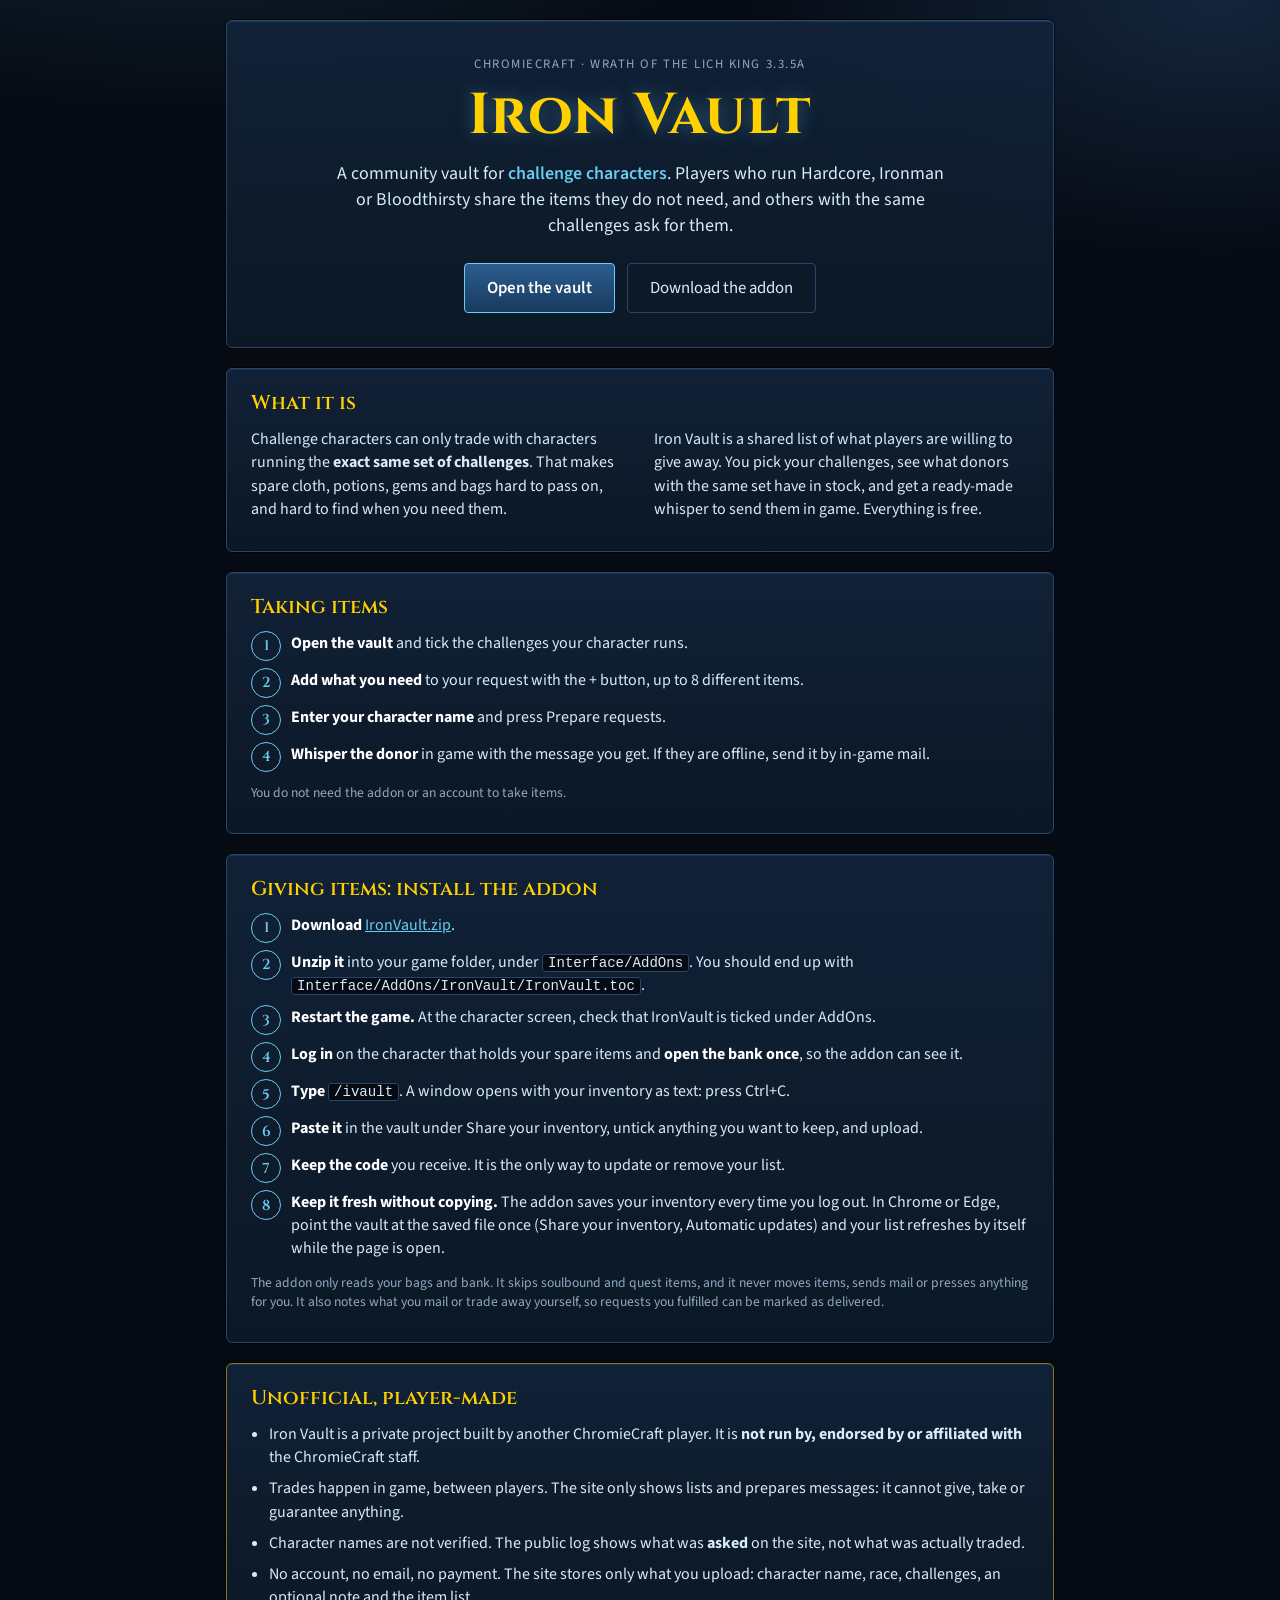
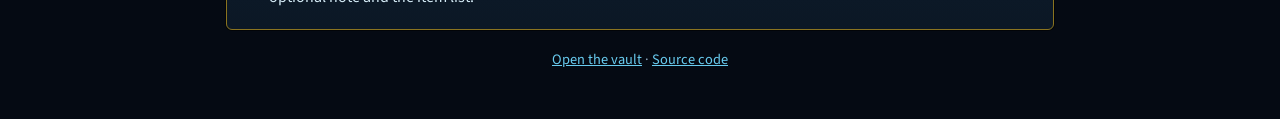
==== index.html @ be13fa8b "Back to addon 0.5: remove /ivault send and the copy button Reverts 6891761 until ChromieCraft staff " ====
<!DOCTYPE html>
<html lang="en">
<head>
<meta charset="utf-8">
<meta name="viewport" content="width=device-width, initial-scale=1">
<meta name="theme-color" content="#050a13">
<meta name="description" content="Community vault for ChromieCraft challenge characters: browse what other players offer, or share your own spare items.">
<title>Iron Vault: community vault for ChromieCraft challenges</title>
<link rel="preconnect" href="https://fonts.googleapis.com">
<link rel="preconnect" href="https://fonts.gstatic.com" crossorigin>
<link href="https://fonts.googleapis.com/css2?family=Cinzel:wght@600;700&family=Source+Sans+3:wght@400;600&display=swap" rel="stylesheet">
<style>
/* Layout idea: Northrend at night. Catalog column on the left, order panel pinned on the right,
   framed like a WotLK game tooltip. Single theme by choice. */
:root {
  color-scheme: dark;
  --abyss: #050a13;        /* page background, Icecrown night */
  --panel: #0c1826;        /* frames */
  --panel-2: #12233a;      /* raised rows */
  --steel: #27466b;        /* borders, saronite blue */
  --frost: #69ccf0;        /* accent, frost blue */
  --ice: #d6ecf7;          /* body text */
  --mist: #8fa9bf;         /* secondary text */
  --gold: #ffd100;         /* WoW heading yellow */
  --bad: #ff6b5e;
  --ok: #1eff00;
  --q0: #9d9d9d; --q1: #ffffff; --q2: #1eff00; --q3: #0070dd; --q4: #a335ee;
  --display: "Cinzel", "Palatino Linotype", Georgia, serif;
  --body: "Source Sans 3", "Segoe UI", system-ui, sans-serif;
}
* { box-sizing: border-box; }
html, body { margin: 0; }
body {
  background:
    radial-gradient(900px 420px at 15% -10%, rgba(105,204,240,.16), transparent 70%),
    radial-gradient(700px 380px at 95% 0%, rgba(39,70,107,.45), transparent 70%),
    var(--abyss);
  color: var(--ice);
  font: 16px/1.45 var(--body);
  min-height: 100%;
}
a { color: inherit; }
button, input, textarea { font: inherit; color: inherit; }
:focus-visible { outline: 2px solid var(--frost); outline-offset: 2px; }
.wrap { max-width: 1240px; margin: 0 auto; padding: 20px 16px 48px; display: flex; flex-direction: column; gap: 20px; }

header.top { display: flex; flex-wrap: wrap; align-items: flex-end; justify-content: space-between; gap: 16px;
  border-bottom: 1px solid var(--steel); padding-bottom: 16px; }
h1 { font: 700 2rem/1.1 var(--display); color: var(--gold); margin: 0; letter-spacing: .02em;
  text-shadow: 0 0 18px rgba(105,204,240,.35); text-wrap: balance; }
.sub { color: var(--mist); margin: 4px 0 0; }
.sub b { color: var(--frost); font-weight: 600; }
.stats { display: flex; flex-wrap: wrap; gap: 10px; align-items: center; }
.stat { background: var(--panel); border: 1px solid var(--steel); border-radius: 4px; padding: 6px 12px; font-variant-numeric: tabular-nums; }
.stat small { display: block; color: var(--mist); font-size: .75rem; text-transform: uppercase; letter-spacing: .06em; }
.pill { border: 1px solid var(--gold); color: var(--gold); border-radius: 999px; padding: 2px 10px; font-size: .8rem; }

.money { display: inline-flex; gap: 8px; align-items: center; font-variant-numeric: tabular-nums; }
.coin { display: inline-block; width: .8em; height: .8em; border-radius: 50%; margin-left: 3px; vertical-align: -1px;
  box-shadow: inset 0 0 0 1px rgba(0,0,0,.45); }
.coin.g { background: #f5c400; } .coin.s { background: #c7ccd1; } .coin.c { background: #c9772f; }

.cols { display: grid; grid-template-columns: minmax(0, 1fr) 340px; gap: 20px; align-items: start; }
@media (max-width: 900px) { .cols { grid-template-columns: minmax(0, 1fr); } }

.frame { background: linear-gradient(180deg, rgba(18,35,58,.9), rgba(12,24,38,.95)); border: 1px solid var(--steel);
  border-radius: 6px; box-shadow: 0 0 0 1px rgba(0,0,0,.6), inset 0 1px 0 rgba(105,204,240,.12); }
.catalog { display: flex; flex-direction: column; gap: 16px; }

details.how { padding: 12px 16px; }
details.how summary { cursor: pointer; font: 600 1.05rem var(--display); color: var(--gold); }
.how-grid { display: grid; grid-template-columns: repeat(auto-fit, minmax(220px, 1fr)); gap: 16px; margin-top: 12px; }
.how-grid h3 { font: 600 .95rem var(--display); color: var(--frost); margin: 0 0 6px; }
.how-grid p, .how-grid ol { margin: 0 0 8px; color: var(--ice); font-size: .95rem; }
.how-grid ol { padding-left: 1.1em; }

.search { width: 100%; background: var(--panel); border: 1px solid var(--steel); border-radius: 4px; padding: 10px 12px; }
.search::placeholder { color: var(--mist); }

section.cat h2 { font: 600 1.1rem var(--display); color: var(--gold); margin: 0 0 8px; display: flex; gap: 10px; align-items: baseline; }
section.cat h2 span { font: 400 .85rem var(--body); color: var(--mist); }
.grid { display: grid; grid-template-columns: repeat(auto-fill, minmax(250px, 1fr)); gap: 6px; }
.item { display: flex; align-items: center; gap: 10px; background: var(--panel); border: 1px solid transparent; border-radius: 4px; padding: 5px 6px; }
.item:hover { border-color: var(--steel); background: var(--panel-2); }
.item.out { opacity: .45; }
.tile { position: relative; flex: none; width: 40px; height: 40px; border-radius: 4px; background: #0a1220;
  border: 2px solid var(--q1); display: grid; place-items: center; text-decoration: none; }
.tile svg { width: 22px; height: 22px; fill: none; stroke: var(--frost); stroke-width: 1.7; stroke-linecap: round; stroke-linejoin: round; }
.tile img { width: 100%; height: 100%; display: block; border-radius: 2px; }
.mini { flex: none; width: 24px; height: 24px; display: grid; place-items: center; }
.mini img { width: 24px; height: 24px; border-radius: 3px; display: block; }
.mini svg { width: 18px; height: 18px; fill: none; stroke: var(--frost); stroke-width: 1.7; }
.tile .cnt { position: absolute; right: 2px; bottom: 0; font: 600 .72rem var(--body); color: #fff; text-shadow: 0 0 2px #000, 0 0 2px #000; font-variant-numeric: tabular-nums; }
.nm { flex: 1; min-width: 0; text-decoration: none; overflow-wrap: anywhere; line-height: 1.2; }
.nm:hover { text-decoration: underline; }
.q0 { color: var(--q0); } .q1 { color: var(--q1); } .q2 { color: var(--q2); } .q3 { color: var(--q3); } .q4 { color: var(--q4); }
.tile.q0 { border-color: var(--q0); } .tile.q1 { border-color: #c9d3dc; } .tile.q2 { border-color: var(--q2); } .tile.q3 { border-color: var(--q3); } .tile.q4 { border-color: var(--q4); }
.btn { background: linear-gradient(180deg, #2c5d8f, #183a5e); border: 1px solid var(--frost); border-radius: 4px; color: #fff;
  padding: 8px 14px; cursor: pointer; font-weight: 600; }
.btn:hover { background: linear-gradient(180deg, #3672ad, #1f4a76); }
.btn:disabled { opacity: .45; cursor: not-allowed; }
.btn.ghost { background: transparent; border-color: var(--steel); color: var(--ice); font-weight: 400; }
.btn.sm { padding: 0; width: 28px; height: 28px; flex: none; }
.empty { color: var(--mist); padding: 12px 0; }

aside.order { position: sticky; top: 12px; padding: 14px; display: flex; flex-direction: column; gap: 12px; }
@media (max-width: 900px) { aside.order { position: static; } }
aside.order h2, aside.order h3 { font-family: var(--display); color: var(--gold); margin: 0; }
aside.order h2 { font-size: 1.15rem; } aside.order h3 { font-size: .9rem; color: var(--frost); }
.lines { list-style: none; margin: 0; padding: 0; display: flex; flex-direction: column; gap: 6px; }
.line { display: flex; align-items: center; gap: 6px; background: var(--panel); border-radius: 4px; padding: 5px 6px; }
.line .nm { font-size: .95rem; }
.line .qty { width: 2.2em; text-align: center; font-variant-numeric: tabular-nums; }
.row { display: flex; gap: 8px; align-items: center; flex-wrap: wrap; }
.field { background: var(--abyss); border: 1px solid var(--steel); border-radius: 4px; padding: 7px 9px; min-width: 0; }
.field.num { width: 5em; }
.field.full { width: 100%; }
label { color: var(--mist); font-size: .85rem; }
.notice { border-left: 3px solid var(--bad); background: rgba(255,107,94,.1); padding: 6px 10px; border-radius: 0 4px 4px 0; font-size: .92rem; }
.notice.ok { border-color: var(--ok); background: rgba(30,255,0,.08); }
.hint { color: var(--mist); font-size: .85rem; margin: 0; }

details.banker { padding: 12px 16px; }
details.banker summary { cursor: pointer; font: 600 1rem var(--display); color: var(--frost); }
details.banker textarea { width: 100%; min-height: 110px; margin: 10px 0; font: .85rem/1.35 ui-monospace, Consolas, monospace; }

dialog { background: var(--panel); color: var(--ice); border: 1px solid var(--frost); border-radius: 6px; padding: 18px; width: min(520px, calc(100vw - 32px)); }
dialog::backdrop { background: rgba(2,6,12,.75); }
dialog h2 { font: 700 1.2rem var(--display); color: var(--gold); margin: 0 0 8px; }
dialog pre { background: var(--abyss); border: 1px solid var(--steel); border-radius: 4px; padding: 10px; white-space: pre-wrap; overflow-wrap: anywhere; max-height: 40vh; overflow: auto; font: .88rem/1.4 ui-monospace, Consolas, monospace; }
@media (prefers-reduced-motion: no-preference) { .item, .btn { transition: background .12s, border-color .12s; } }

.pick { padding: 12px 16px; display: flex; flex-wrap: wrap; align-items: center; gap: 10px 18px; }
.pick h2 { font: 600 1.05rem var(--display); color: var(--gold); margin: 0; }
.pick .hint { flex-basis: 100%; }
.chips { display: flex; flex-wrap: wrap; gap: 8px; }
.chip { display: inline-flex; align-items: center; gap: 6px; border: 1px solid var(--steel); border-radius: 999px; padding: 5px 12px;
  background: var(--panel); color: var(--ice); font-size: .95rem; cursor: pointer; }
.chip:has(input:checked) { border-color: var(--frost); background: #173a5c; color: #fff; }
.chip input { accent-color: var(--frost); margin: 0; }
.holders { color: var(--mist); font-size: .78rem; white-space: nowrap; }
.line { flex-wrap: wrap; }
.line .nm { flex: 1 1 120px; }
.line select { flex: 1 1 100%; background: var(--abyss); color: var(--ice); border: 1px solid var(--steel); border-radius: 4px; padding: 4px 6px; font-size: .85rem; min-width: 0; }
.line .from { flex: 1 1 100%; color: var(--mist); font-size: .85rem; }
details.share { padding: 12px 16px; }
details.share summary { cursor: pointer; font: 600 1.05rem var(--display); color: var(--gold); }
details.share textarea { width: 100%; min-height: 110px; margin: 10px 0; font: .85rem/1.35 ui-monospace, Consolas, monospace; }
#sharePrep { display: flex; flex-direction: column; gap: 12px; margin-top: 14px; }
#sharePrep[hidden] { display: none; }
#sharePrep p { margin: 0; }
.fields { display: grid; grid-template-columns: repeat(auto-fit, minmax(220px, 1fr)); gap: 12px; }
.preview { max-height: 280px; overflow: auto; border: 1px solid var(--steel); border-radius: 4px; background: var(--abyss); padding: 6px; display: grid; grid-template-columns: repeat(auto-fill, minmax(230px, 1fr)); gap: 2px 10px; }
.preview label { display: flex; gap: 6px; align-items: baseline; color: var(--ice); font-size: .9rem; padding: 2px 4px; border-radius: 3px; }
.preview label:hover { background: var(--panel-2); }
.preview .n { color: var(--mist); font-variant-numeric: tabular-nums; min-width: 2.2em; text-align: right; }
.codebox { border: 1px solid var(--gold); border-radius: 4px; padding: 10px 12px; background: rgba(255,209,0,.07); }
.codebox b { font: 700 1.25rem ui-monospace, Consolas, monospace; color: var(--gold); letter-spacing: .06em; }
#shareMsg { margin-top: 12px; display: flex; flex-direction: column; gap: 8px; }
.req { border-top: 1px solid var(--steel); padding: 10px 0; }
.req h3 { font: 600 1rem var(--display); color: var(--frost); margin: 0 0 4px; }
.req pre { margin: 6px 0; }

/* ---------- navigation, race icons, request log ---------- */
.nav { display: flex; gap: 14px; margin-top: 6px; font-size: .9rem; }
.nav a { color: var(--frost); text-decoration: none; }
.nav a:hover { text-decoration: underline; }
.race { flex: none; width: 22px; height: 22px; border-radius: 50%; border: 1px solid var(--steel); background: #0a1220; display: inline-grid;
  place-items: center; overflow: hidden; vertical-align: middle; font: 600 .7rem var(--body); color: var(--mist); }
.race img { width: 100%; height: 100%; display: block; }
.who { display: inline-flex; align-items: center; gap: 6px; font-weight: 600; white-space: nowrap; }
.pair { display: grid; grid-template-columns: 1fr 1fr; gap: 8px; }
select.field { appearance: auto; }
section.log { padding: 12px 16px; }
section.log[hidden] { display: none; }
section.log h2 { font: 600 1.05rem var(--display); color: var(--gold); margin: 0 0 2px; }
.log-list { list-style: none; margin: 10px 0 0; padding: 0; display: flex; flex-direction: column; gap: 6px; }
.log-row { background: var(--panel); border-radius: 4px; padding: 7px 9px; display: flex; flex-direction: column; gap: 5px; }
.log-head { display: flex; flex-wrap: wrap; align-items: center; gap: 4px 8px; }
.log-head .arrow { color: var(--mist); }
.log-head time { color: var(--mist); font-size: .82rem; margin-left: auto; }
.log-items { display: flex; flex-wrap: wrap; gap: 4px 12px; font-size: .9rem; }
.log-items span { display: inline-flex; align-items: center; gap: 5px; }
.log-items .mini { width: 18px; height: 18px; }
.log-items .mini img { width: 18px; height: 18px; }
.log-items .mini svg { width: 14px; height: 14px; }

/* ---------- landing page ---------- */
.land { max-width: 860px; }
.hero { padding: 34px 28px; text-align: center; }
.hero h1 { font-size: clamp(2.4rem, 7vw, 3.6rem); }
.kicker { color: var(--mist); text-transform: uppercase; letter-spacing: .12em; font-size: .8rem; margin: 0 0 10px; }
.lead { color: var(--ice); font-size: 1.12rem; max-width: 620px; margin: 14px auto 0; text-wrap: pretty; }
.lead b { color: var(--frost); font-weight: 600; }
.cta { justify-content: center; margin-top: 24px; gap: 12px; }
.btn.big { padding: 12px 22px; font-size: 1.05rem; text-decoration: none; display: inline-block; }
.block { padding: 20px 24px; }
.block h2 { font: 600 1.25rem var(--display); color: var(--gold); margin: 0 0 12px; }
.block p { margin: 0 0 10px; }
.block a { color: var(--frost); }
.block code, .how-grid code, .hint code { background: var(--abyss); border: 1px solid var(--steel); border-radius: 3px; padding: 0 5px; font: .88em ui-monospace, Consolas, monospace; overflow-wrap: anywhere; }
.two { display: grid; grid-template-columns: repeat(auto-fit, minmax(260px, 1fr)); gap: 8px 28px; }
.steps { margin: 0 0 12px; padding: 0; list-style: none; counter-reset: s; display: flex; flex-direction: column; gap: 9px; }
.steps li { counter-increment: s; position: relative; padding-left: 40px; min-height: 28px; }
.steps li::before { content: counter(s); position: absolute; left: 0; top: -1px; width: 28px; height: 28px; border-radius: 50%;
  border: 1px solid var(--frost); color: var(--frost); display: grid; place-items: center; font: 600 .9rem var(--display); }
.steps b { color: #fff; }
.warn { border-color: #8a7420; }
.plain { margin: 0; padding-left: 1.1em; display: flex; flex-direction: column; gap: 8px; }
.foot { text-align: center; color: var(--mist); font-size: .9rem; margin: 0; }
.foot a { color: var(--frost); }

/* Right column: the request box with the request log under it. The column stays in view; the log scrolls inside it. */
.side { position: sticky; top: 12px; display: flex; flex-direction: column; gap: 16px; max-height: calc(100vh - 24px); min-width: 0; }
.side aside.order { position: static; flex: none; }
.side section.log { flex: 1 1 auto; min-height: 120px; display: flex; flex-direction: column; padding: 12px 14px; }
.side .log-list { overflow: auto; min-height: 0; }
.side .log-head { font-size: .92rem; }
.side .log-head time { flex-basis: 100%; margin-left: 28px; }
.side .log-items { font-size: .85rem; }
@media (max-width: 900px) { .side { position: static; max-height: none; } .side .log-list { max-height: 420px; } }
@media (max-height: 640px) { .side { position: static; max-height: none; } .side .log-list { max-height: 420px; } }

/* ---------- ChromieCraft API: character card, online dot, fallen donors, landing numbers ---------- */
.ccard { display: flex; flex-wrap: wrap; align-items: center; gap: 4px 10px; margin-top: 6px; padding: 6px 9px; border-radius: 4px;
  background: var(--panel); border-left: 3px solid var(--frost); font-size: .9rem; }
.ccard[hidden] { display: none; }
.ccard.warn { border-color: var(--gold); color: var(--ice); }
.cc-sub { color: var(--mist); }
.dot { display: inline-block; width: 8px; height: 8px; border-radius: 50%; background: var(--ok); box-shadow: 0 0 6px rgba(30,255,0,.7);
  margin: 0 5px 0 0; vertical-align: 1px; flex: none; }
.who .dot { margin: 0 0 0 2px; }
.fallen { margin: 0 0 10px; }
.live { display: grid; grid-template-columns: repeat(auto-fit, minmax(170px, 1fr)); gap: 8px; }
.live div { background: var(--panel); border: 1px solid var(--steel); border-radius: 4px; padding: 8px 12px; }
.live b { display: block; font: 600 1.4rem var(--display); color: var(--frost); font-variant-numeric: tabular-nums; }
.live span { display: block; color: var(--ice); font-size: .92rem; }
.live small { color: var(--mist); }
section[hidden] { display: none; }

/* Back to top: appears once the page is scrolled. */
.totop { position: fixed; left: 16px; bottom: 16px; z-index: 20; padding: 9px 14px; border-radius: 999px; box-shadow: 0 4px 14px rgba(0,0,0,.6); }
.totop[hidden] { display: none; }

/* Share your inventory: a dialog in the foreground, opened from the right column. */
.btn.wide { width: 100%; flex: none; }
dialog.share { width: min(880px, calc(100vw - 32px)); max-height: calc(100vh - 32px); overflow: auto; padding: 18px 20px; }
dialog.share textarea { width: 100%; min-height: 110px; margin: 10px 0; font: .85rem/1.35 ui-monospace, Consolas, monospace; }
.dlg-head { display: flex; align-items: center; justify-content: space-between; gap: 12px; margin-bottom: 6px; }
.dlg-head h2 { margin: 0; }

/* Search box with the donor filter next to it. */
.tools { display: flex; flex-wrap: wrap; gap: 10px; align-items: stretch; margin-bottom: 16px; }
.tools .search { flex: 1 1 240px; margin: 0; }
.tools select { flex: 0 1 240px; min-width: 170px; }
.tools select[hidden] { display: none; }

/* Donor inbox: requests waiting for the visitor's own characters, above the request box. */
.side section.inbox { flex: none; display: block; min-height: 0; max-height: 46vh; overflow: auto; border-color: var(--gold); }
.side section.inbox .log-list { overflow: visible; }
.inbox .log-list[hidden] { display: none; }
.inbox details { margin-top: 8px; }
.inbox details[hidden] { display: none; }
.inbox summary { cursor: pointer; color: var(--frost); font-size: .9rem; }
.inbox details .pair { margin: 8px 0; }
.inbox .log-row .row { margin: 0; gap: 8px; align-items: center; }
.inbox #inboxMsg { margin-top: 8px; }
.btn.xs { padding: 4px 12px; font-size: .88rem; flex: none; }
.badge { display: inline-block; min-width: 1.5em; padding: 0 6px; border-radius: 999px; background: var(--gold); color: #1a1200;
  font: 700 .8rem/1.5 var(--body); text-align: center; vertical-align: 2px; }
.badge[hidden] { display: none; }
.tag { border: 1px solid var(--steel); border-radius: 999px; padding: 0 8px; font-size: .75rem; color: var(--mist); }
.tag.ok { border-color: var(--ok); color: var(--ok); }
.side section.inbox[hidden] { display: none; }
.log-row .row { margin: 0; gap: 8px; align-items: center; }

/* Automatic updates from the addon's saved file. */
details.auto { margin: 4px 0 12px; border: 1px solid var(--steel); border-radius: 4px; padding: 8px 12px; background: var(--panel); }
details.auto summary { cursor: pointer; color: var(--frost); font-weight: 600; }
details.auto p { margin: 8px 0; }
.side .sync { margin: -8px 0 0; font-size: .85rem; }
.side .sync[hidden] { display: none; }

/* Share your inventory: the gold call to action at the top of the right column. */
.btn.gold { background: linear-gradient(180deg, #ffd95a, #c79a00); border-color: #ffe58a; color: #1a1200; font: 700 1.08rem var(--display);
  padding: 12px 16px; box-shadow: 0 0 0 1px rgba(0,0,0,.5), 0 0 14px rgba(255,209,0,.28); }
.btn.gold:hover { background: linear-gradient(180deg, #ffe37a, #d8a900); }
.btn.gold small { display: block; font: 400 .82rem var(--body); color: #3a2c00; margin-top: 2px; }

/* Class icon next to the race portrait, and the donor cards above the catalog. */
.cls { flex: none; width: 22px; height: 22px; border-radius: 4px; border: 1px solid var(--steel); overflow: hidden; display: inline-block; vertical-align: middle; }
.cls img { width: 100%; height: 100%; display: block; }
.donors { display: flex; flex-wrap: wrap; gap: 8px; margin-bottom: 12px; max-height: 232px; overflow: auto; }
.donors[hidden] { display: none; }
.donor { display: flex; align-items: center; gap: 10px; text-align: left; background: var(--panel); border: 1px solid var(--steel); border-radius: 6px;
  padding: 8px 12px; color: var(--ice); font: inherit; cursor: pointer; min-width: 0; }
.donor:hover:not(:disabled) { border-color: var(--frost); }
.donor:disabled { cursor: default; }
.donor[aria-pressed="true"] { border-color: var(--gold); background: #1a2c44; box-shadow: 0 0 0 1px var(--gold) inset; }
.donor .faces { display: flex; gap: 4px; flex: none; }
.donor .race, .donor .cls { width: 32px; height: 32px; }
.donor .dtext { display: flex; flex-direction: column; min-width: 0; }
.donor b { font-weight: 600; color: #fff; }
.donor small { color: var(--mist); font-size: .8rem; line-height: 1.3; }
.donor .dnote { font-style: italic; overflow: hidden; text-overflow: ellipsis; white-space: nowrap; max-width: 240px; }
.donor.all { flex-direction: column; align-items: flex-start; justify-content: center; gap: 0; }
</style>
</head>
<body>
<div class="wrap land">
  <header class="hero frame">
    <p class="kicker">ChromieCraft · Wrath of the Lich King 3.3.5a</p>
    <h1>Iron Vault</h1>
    <p class="lead">A community vault for <b>challenge characters</b>. Players who run Hardcore, Ironman or Bloodthirsty share the items they do not need, and others with the same challenges ask for them.</p>
    <div class="row cta">
      <a class="btn big" href="vault.html">Open the vault</a>
      <a class="btn ghost big" href="IronVault.zip" download>Download the addon</a>
    </div>
  </header>

  <section class="frame block" aria-labelledby="whatTitle">
    <h2 id="whatTitle">What it is</h2>
    <div class="two">
      <p>Challenge characters can only trade with characters running the <b>exact same set of challenges</b>. That makes spare cloth, potions, gems and bags hard to pass on, and hard to find when you need them.</p>
      <p>Iron Vault is a shared list of what players are willing to give away. You pick your challenges, see what donors with the same set have in stock, and get a ready-made whisper to send them in game. Everything is free.</p>
    </div>
  </section>

  <section class="frame block" id="live" aria-labelledby="liveTitle" hidden>
    <h2 id="liveTitle">Challenges on ChromieCraft right now</h2>
    <div class="live" id="liveGrid"></div>
    <p class="hint">Characters still in the running, from ChromieCraft's own leaderboard. You can only trade inside your own group.</p>
  </section>

  <section class="frame block" aria-labelledby="takeTitle">
    <h2 id="takeTitle">Taking items</h2>
    <ol class="steps">
      <li><b>Open the vault</b> and tick the challenges your character runs.</li>
      <li><b>Add what you need</b> to your request with the + button, up to 8 different items.</li>
      <li><b>Enter your character name</b> and press Prepare requests.</li>
      <li><b>Whisper the donor</b> in game with the message you get. If they are offline, send it by in-game mail.</li>
    </ol>
    <p class="hint">You do not need the addon or an account to take items.</p>
  </section>

  <section class="frame block" aria-labelledby="giveTitle">
    <h2 id="giveTitle">Giving items: install the addon</h2>
    <ol class="steps">
      <li><b>Download</b> <a href="IronVault.zip" download>IronVault.zip</a>.</li>
      <li><b>Unzip it</b> into your game folder, under <code>Interface/AddOns</code>. You should end up with <code>Interface/AddOns/IronVault/IronVault.toc</code>.</li>
      <li><b>Restart the game.</b> At the character screen, check that IronVault is ticked under AddOns.</li>
      <li><b>Log in</b> on the character that holds your spare items and <b>open the bank once</b>, so the addon can see it.</li>
      <li><b>Type</b> <code>/ivault</code>. A window opens with your inventory as text: press Ctrl+C.</li>
      <li><b>Paste it</b> in the vault under Share your inventory, untick anything you want to keep, and upload.</li>
      <li><b>Keep the code</b> you receive. It is the only way to update or remove your list.</li>
      <li><b>Keep it fresh without copying.</b> The addon saves your inventory every time you log out. In Chrome or Edge, point the vault at the saved file once (Share your inventory, Automatic updates) and your list refreshes by itself while the page is open.</li>
    </ol>
    <p class="hint">The addon only reads your bags and bank. It skips soulbound and quest items, and it never moves items, sends mail or presses anything for you. It also notes what you mail or trade away yourself, so requests you fulfilled can be marked as delivered.</p>
  </section>

  <section class="frame block warn" aria-labelledby="aboutTitle">
    <h2 id="aboutTitle">Unofficial, player-made</h2>
    <ul class="plain">
      <li>Iron Vault is a private project built by another ChromieCraft player. It is <b>not run by, endorsed by or affiliated with</b> the ChromieCraft staff.</li>
      <li>Trades happen in game, between players. The site only shows lists and prepares messages: it cannot give, take or guarantee anything.</li>
      <li>Character names are not verified. The public log shows what was <b>asked</b> on the site, not what was actually traded.</li>
      <li>No account, no email, no payment. The site stores only what you upload: character name, race, challenges, an optional note and the item list.</li>
    </ul>
  </section>

  <p class="foot"><a href="vault.html">Open the vault</a> · <a href="https://github.com/9z6yrstjps-max/ironvault" rel="noopener">Source code</a></p>
</div>

<script src="config.js"></script>
<script>
(function () {
  'use strict';
  // Live numbers from ChromieCraft's public API. If it does not answer, the section simply stays hidden.
  var api = String((window.IRONVAULT_CONFIG || {}).chromieApi || '').replace(/\/+$/, '');
  if (!api) return;
  var NAMES = [[1, 'Hardcore'], [2, 'Ironman'], [4, 'Bloodthirsty']];
  function label(mask) { return NAMES.filter(function (m) { return mask & m[0]; }).map(function (m) { return m[1]; }).join(' + '); }
  function show(rows) {
    if (!Array.isArray(rows) || !rows.length) return;
    var grid = document.getElementById('liveGrid');
    rows.filter(function (r) { return r.challenge >= 1 && r.challenge <= 7; })
      .sort(function (a, b) { return (+b.active || 0) - (+a.active || 0); })
      .forEach(function (r) {
        var d = document.createElement('div'), b = document.createElement('b'), s = document.createElement('span'), m = document.createElement('small');
        b.textContent = (+r.active || 0).toLocaleString('en');
        s.textContent = label(+r.challenge);
        m.textContent = (+r.completed || 0).toLocaleString('en') + ' completed · ' + (+r.dead || 0).toLocaleString('en') + ' fallen';
        d.appendChild(b); d.appendChild(s); d.appendChild(m); grid.appendChild(d);
      });
    if (grid.children.length) document.getElementById('live').hidden = false;
  }
  var key = 'ivcc:stats', hit = null;
  try { hit = JSON.parse(sessionStorage.getItem(key) || 'null'); } catch (e) {}
  if (hit && Date.now() - hit.t < 15 * 6e4) return show(hit.d);
  fetch(api + '/characters/challenge_modes/stats').then(function (r) { if (!r.ok) throw 0; return r.json(); }).then(function (d) {
    try { sessionStorage.setItem(key, JSON.stringify({ t: Date.now(), d: d })); } catch (e) {}
    show(d);
  }).catch(function () {});
})();
</script>
</body>
</html>
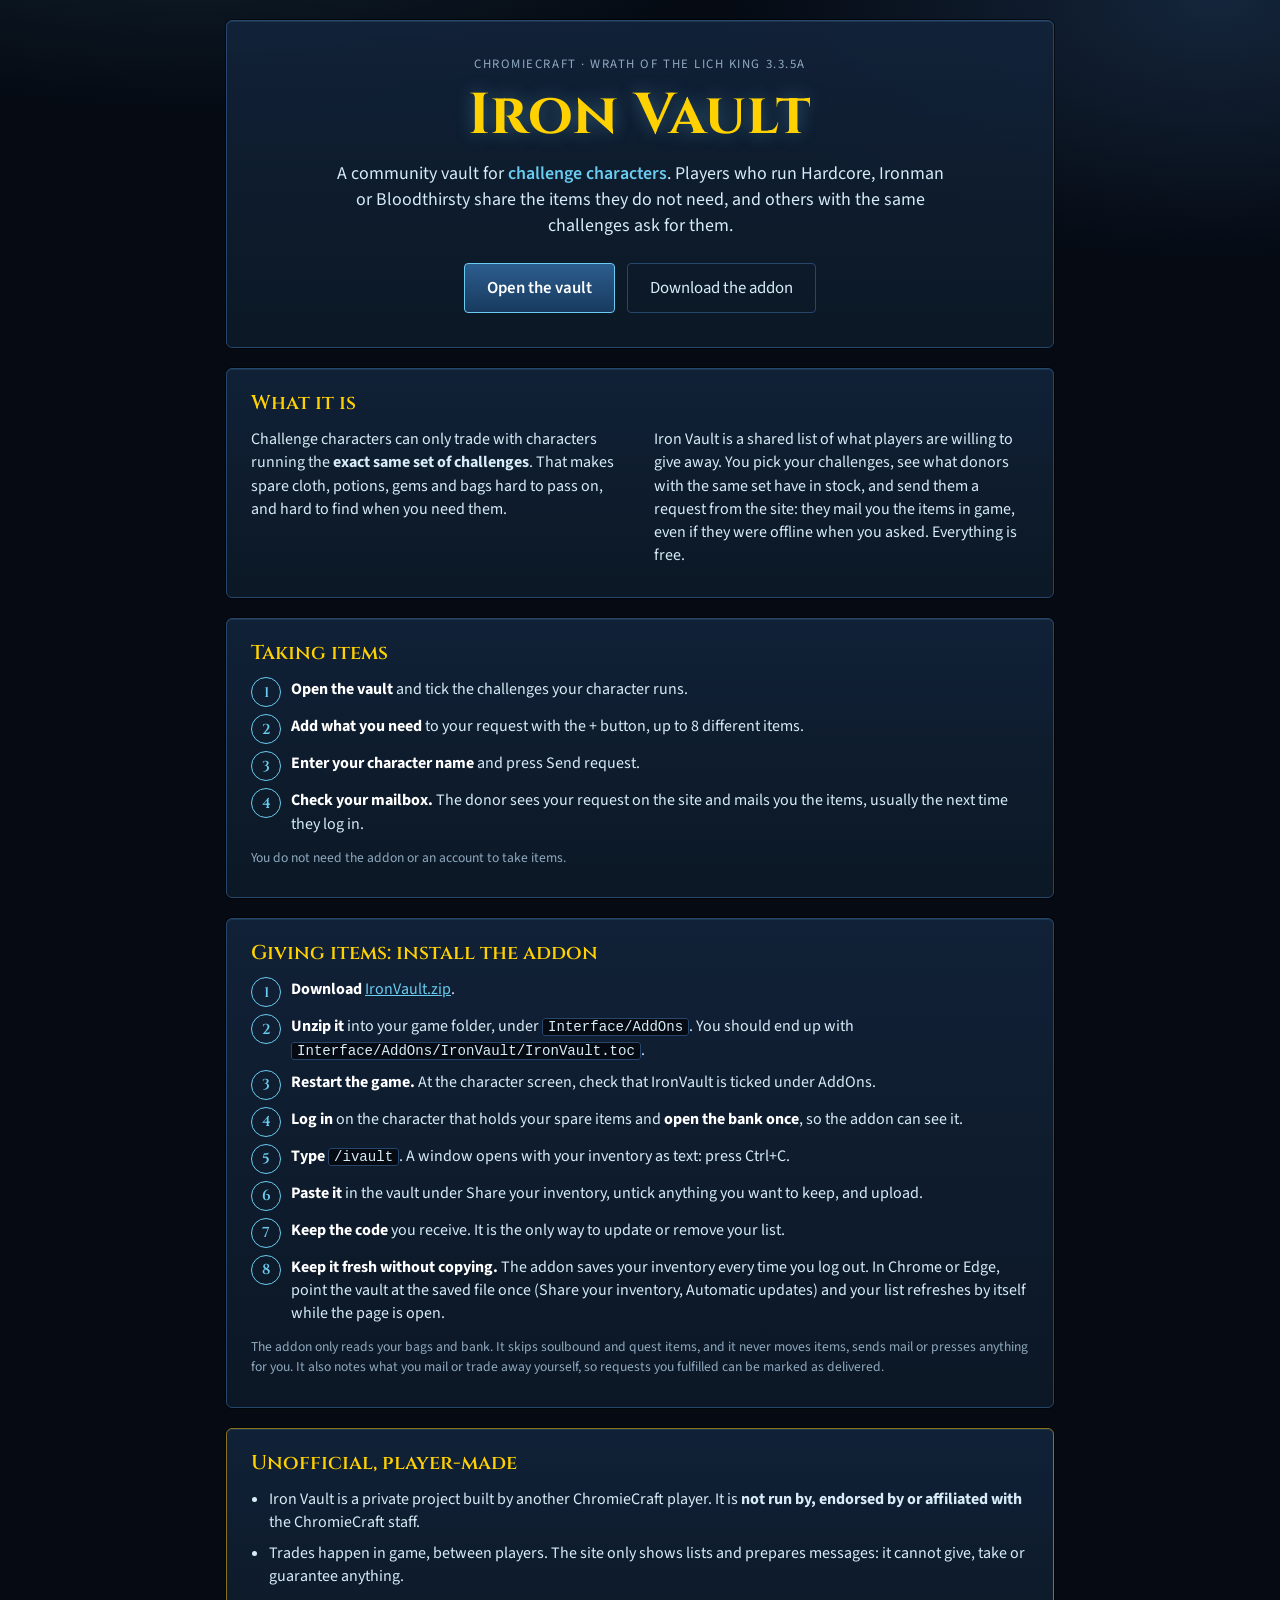
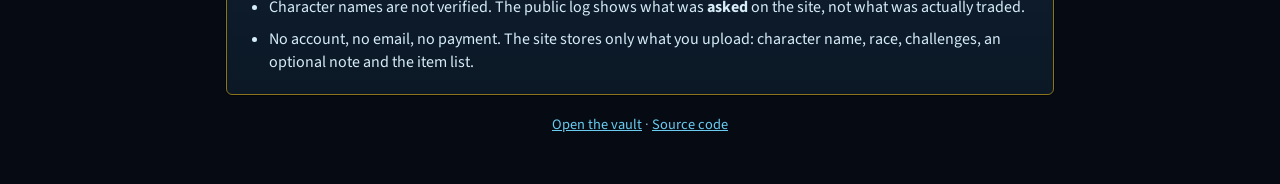
==== commit bb0978bb: "Send request instead of whisper messages Donors are usually offline, so the request box no longer pr" ====
--- a/index.html
+++ b/index.html
@@ -304,6 +304,10 @@
 .donor small { color: var(--mist); font-size: .8rem; line-height: 1.3; }
 .donor .dnote { font-style: italic; overflow: hidden; text-overflow: ellipsis; white-space: nowrap; max-width: 240px; }
 .donor.all { flex-direction: column; align-items: flex-start; justify-content: center; gap: 0; }
+
+/* Request sent: one block per donor with the items. */
+#requests .req .log-items { margin-top: 6px; }
+#requests .req.failed h3 { color: #ff8a7a; }
 </style>
 </head>
 <body>
@@ -322,7 +326,7 @@
     <h2 id="whatTitle">What it is</h2>
     <div class="two">
       <p>Challenge characters can only trade with characters running the <b>exact same set of challenges</b>. That makes spare cloth, potions, gems and bags hard to pass on, and hard to find when you need them.</p>
-      <p>Iron Vault is a shared list of what players are willing to give away. You pick your challenges, see what donors with the same set have in stock, and get a ready-made whisper to send them in game. Everything is free.</p>
+      <p>Iron Vault is a shared list of what players are willing to give away. You pick your challenges, see what donors with the same set have in stock, and send them a request from the site: they mail you the items in game, even if they were offline when you asked. Everything is free.</p>
     </div>
   </section>
 
@@ -337,8 +341,8 @@
     <ol class="steps">
       <li><b>Open the vault</b> and tick the challenges your character runs.</li>
       <li><b>Add what you need</b> to your request with the + button, up to 8 different items.</li>
-      <li><b>Enter your character name</b> and press Prepare requests.</li>
-      <li><b>Whisper the donor</b> in game with the message you get. If they are offline, send it by in-game mail.</li>
+      <li><b>Enter your character name</b> and press Send request.</li>
+      <li><b>Check your mailbox.</b> The donor sees your request on the site and mails you the items, usually the next time they log in.</li>
     </ol>
     <p class="hint">You do not need the addon or an account to take items.</p>
   </section>
